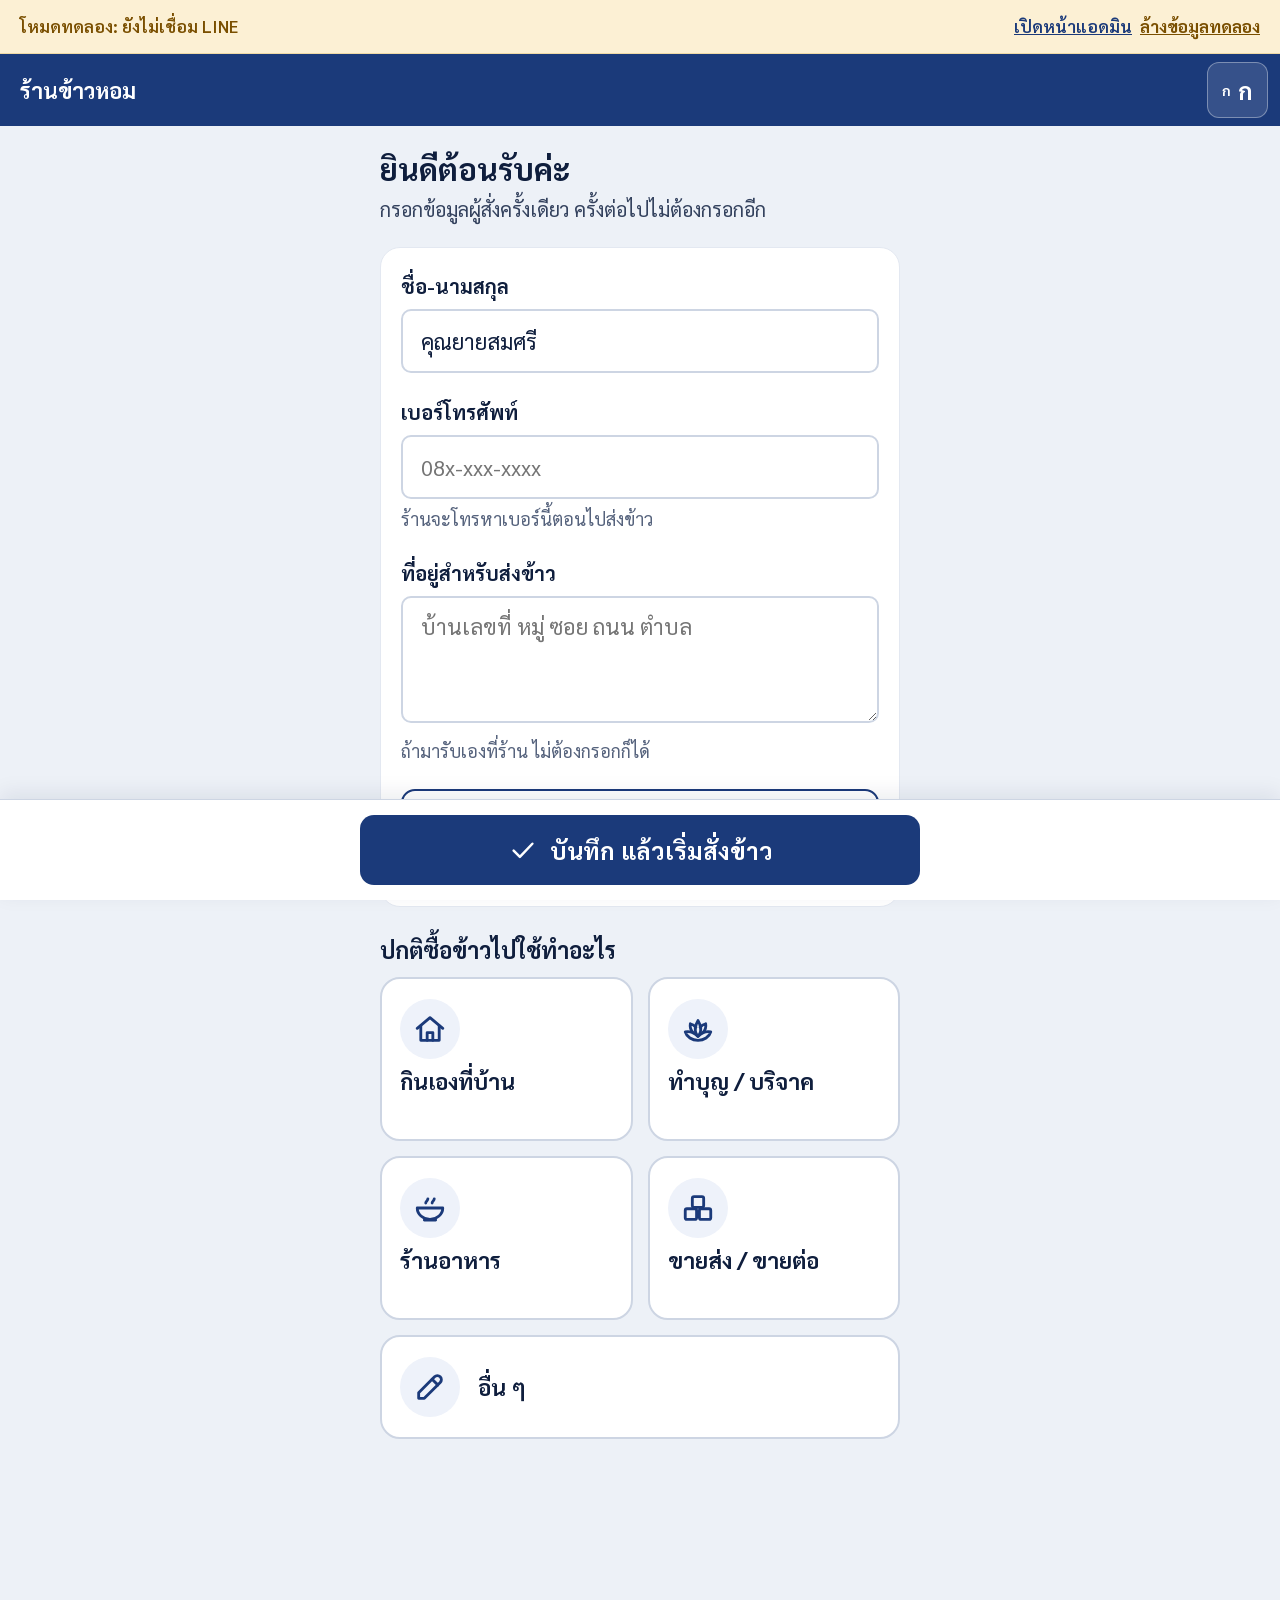
==== web/index.html @ c6be756b "ระบบสั่งข้าวสารผ่าน LINE OA: หน้าลูกค้า LIFF, หน้าแอดมิน, Apps Script backend Co-Authored-By: Claude" ====
<!doctype html>
<html lang="th" data-size="l">
<head>
  <meta charset="utf-8">
  <meta name="viewport" content="width=device-width, initial-scale=1, viewport-fit=cover">
  <meta name="theme-color" content="#1B3A7A">
  <meta name="format-detection" content="telephone=no">
  <title>สั่งข้าวสาร</title>
  <link rel="icon" href="assets/icon.svg" type="image/svg+xml">
  <link rel="preload" href="fonts/sarabun-thai-400-normal.woff2" as="font" type="font/woff2" crossorigin>
  <link rel="preload" href="fonts/sarabun-thai-700-normal.woff2" as="font" type="font/woff2" crossorigin>
  <link rel="stylesheet" href="css/base.css">
  <link rel="stylesheet" href="css/app.css">
</head>
<body>
  <div id="app" class="app"></div>
  <noscript><p style="padding:2rem;font-size:1.2rem">กรุณาเปิดหน้านี้ผ่านแอป LINE</p></noscript>

  <script src="config.js"></script>
  <script src="js/vendor/qrcode.js"></script>
  <script src="js/core.js"></script>
  <script src="js/demo.js"></script>
  <script src="js/app.js"></script>
</body>
</html>
---- web/css/base.css ----
/* base.css — โทนสี ตัวอักษร และส่วนประกอบที่ใช้ร่วมกัน (ลูกค้า + แอดมิน)
 * แนวคิด: คราม (ผ้าย้อมครามอีสาน ถิ่นข้าวหอมมะลิ) + ทองรวงข้าว บนพื้นขาวอมฟ้า
 * ตัวอักษร Sarabun แบบมีหัว — อ่านง่ายสำหรับผู้สูงวัย คุ้นตาจากหนังสือราชการ
 */
@font-face { font-family: 'Sarabun'; font-style: normal; font-weight: 400; font-display: swap; src: url(../fonts/sarabun-thai-400-normal.woff2) format('woff2'); unicode-range: U+02D7, U+0303, U+0331, U+0E01-0E5B, U+200C-200D, U+25CC; }
@font-face { font-family: 'Sarabun'; font-style: normal; font-weight: 600; font-display: swap; src: url(../fonts/sarabun-thai-600-normal.woff2) format('woff2'); unicode-range: U+02D7, U+0303, U+0331, U+0E01-0E5B, U+200C-200D, U+25CC; }
@font-face { font-family: 'Sarabun'; font-style: normal; font-weight: 700; font-display: swap; src: url(../fonts/sarabun-thai-700-normal.woff2) format('woff2'); unicode-range: U+02D7, U+0303, U+0331, U+0E01-0E5B, U+200C-200D, U+25CC; }
@font-face { font-family: 'Sarabun'; font-style: normal; font-weight: 400; font-display: swap; src: url(../fonts/sarabun-latin-400-normal.woff2) format('woff2'); unicode-range: U+0000-00FF, U+0131, U+0152-0153, U+02BB-02BC, U+02C6, U+02DA, U+02DC, U+2000-206F, U+20AC, U+2122, U+2191, U+2193, U+2212, U+2215, U+FEFF, U+FFFD; }
@font-face { font-family: 'Sarabun'; font-style: normal; font-weight: 600; font-display: swap; src: url(../fonts/sarabun-latin-600-normal.woff2) format('woff2'); unicode-range: U+0000-00FF, U+0131, U+0152-0153, U+02BB-02BC, U+02C6, U+02DA, U+02DC, U+2000-206F, U+20AC, U+2122, U+2191, U+2193, U+2212, U+2215, U+FEFF, U+FFFD; }
@font-face { font-family: 'Sarabun'; font-style: normal; font-weight: 700; font-display: swap; src: url(../fonts/sarabun-latin-700-normal.woff2) format('woff2'); unicode-range: U+0000-00FF, U+0131, U+0152-0153, U+02BB-02BC, U+02C6, U+02DA, U+02DC, U+2000-206F, U+20AC, U+2122, U+2191, U+2193, U+2212, U+2215, U+FEFF, U+FFFD; }

:root {
  --indigo: #1B3A7A;
  --indigo-800: #132B5C;
  --indigo-100: #DCE4F3;
  --indigo-50: #EEF2FA;
  --ink: #0F1E3D;
  --ink-2: #34425E;
  --ink-3: #56637D;
  --gold: #E3A72F;
  --gold-100: #FCF0D4;
  --gold-700: #7A4F00;
  --page: #EDF1F7;
  --surface: #FFFFFF;
  --line: #CDD5E3;
  --line-soft: #E3E8F1;
  --green: #13703F;
  --green-50: #E2F2E8;
  --red: #B3261E;
  --red-50: #FBE8E6;
  --r-lg: 20px;
  --r: 14px;
  --r-sm: 10px;
  --font: 'Sarabun', 'Noto Sans Thai Looped', 'Leelawadee UI', 'Thonburi', Tahoma, sans-serif;
  color-scheme: light;
}

*, *::before, *::after { box-sizing: border-box; }
html { -webkit-text-size-adjust: 100%; text-size-adjust: 100%; }
body {
  margin: 0;
  font-family: var(--font);
  font-size: 1rem;
  line-height: 1.6;
  color: var(--ink);
  background: var(--page);
  -webkit-font-smoothing: antialiased;
  -webkit-tap-highlight-color: transparent;
}
h1, h2, h3 { line-height: 1.3; margin: 0; }
p { margin: 0; }
img { max-width: 100%; display: block; }
a { color: var(--indigo); }
button, input, textarea, select { font: inherit; color: inherit; }
button { cursor: pointer; }
:focus-visible { outline: 3px solid var(--gold); outline-offset: 2px; }
.sr-only { position: absolute; width: 1px; height: 1px; overflow: hidden; clip: rect(0 0 0 0); white-space: nowrap; }
.muted { color: var(--ink-3); }
.ic { width: 1.25em; height: 1.25em; flex: none; vertical-align: -0.22em; }

/* ---------- ปุ่ม ---------- */
.btn {
  display: inline-flex; align-items: center; justify-content: center; gap: .5em;
  min-height: 3rem; padding: .4rem 1.2rem;
  border: 2px solid transparent; border-radius: var(--r);
  font-weight: 700; font-size: 1.05rem; line-height: 1.25; text-align: center; text-decoration: none;
  transition: background-color .15s, transform .05s;
  user-select: none;
}
.btn:active { transform: translateY(1px); }
.btn[disabled] { opacity: .45; pointer-events: none; }
.btn-block { display: flex; width: 100%; }
.btn-lg { min-height: 3.5rem; font-size: 1.2rem; }
.btn-primary { background: var(--indigo); color: #fff; }
.btn-primary:hover { background: var(--indigo-800); }
.btn-go { background: var(--green); color: #fff; }
.btn-go:hover { background: #0E5B33; }
.btn-ghost { background: var(--surface); color: var(--indigo); border-color: var(--indigo); }
.btn-ghost:hover { background: var(--indigo-50); }
.btn-quiet { background: transparent; color: var(--indigo); border-color: transparent; text-decoration: underline; text-underline-offset: 3px; }
.btn-danger { background: var(--surface); color: var(--red); border-color: var(--red); }
.btn-danger:hover { background: var(--red-50); }
.btn-gold { background: var(--gold); color: var(--ink); }

/* ---------- ฟอร์ม ---------- */
.field { display: block; margin-bottom: 1.15rem; }
.field-label { display: block; font-weight: 700; margin-bottom: .35rem; }
.field-hint { display: block; color: var(--ink-3); font-size: .9rem; margin-top: .3rem; }
.input, .textarea, .select {
  width: 100%; min-height: 3.2rem; padding: .6rem .9rem;
  background: var(--surface); border: 2px solid var(--line); border-radius: var(--r-sm);
  font-size: 1.1rem;
}
.textarea { min-height: 6rem; resize: vertical; line-height: 1.5; }
.input:focus, .textarea:focus, .select:focus { border-color: var(--indigo); outline: none; box-shadow: 0 0 0 3px var(--indigo-100); }
.input.is-invalid, .textarea.is-invalid { border-color: var(--red); }
.field-error { display: block; color: var(--red); font-weight: 600; margin-top: .3rem; }

/* ---------- ป้ายสถานะ ---------- */
.pill {
  display: inline-flex; align-items: center; gap: .35em;
  padding: .12em .7em; border-radius: 999px; font-weight: 700; font-size: .9rem; white-space: nowrap;
  border: 1.5px solid currentColor;
}
.tone-gold { color: var(--gold-700); background: var(--gold-100); }
.tone-blue { color: var(--indigo); background: var(--indigo-50); }
.tone-green { color: var(--green); background: var(--green-50); }
.tone-red { color: var(--red); background: var(--red-50); }
.tone-done { color: var(--ink-3); background: #F1F3F7; }

/* ---------- toast ---------- */
.toast {
  position: fixed; left: 50%; top: calc(env(safe-area-inset-top, 0px) + .75rem); z-index: 90;
  transform: translate(-50%, -150%); opacity: 0;
  display: flex; align-items: center; gap: .6rem;
  width: max-content; max-width: calc(100% - 2rem);
  padding: .8rem 1.1rem; border-radius: var(--r);
  background: var(--ink); color: #fff; font-weight: 600; font-size: 1.05rem;
  box-shadow: 0 10px 30px rgba(15, 30, 61, .25);
  transition: transform .25s ease, opacity .25s ease;
}
.toast.show { transform: translate(-50%, 0); opacity: 1; }
.toast-ok { background: var(--green); }
.toast-err { background: var(--red); }

/* ---------- modal (แผ่นเลื่อนขึ้นจากด้านล่างบนมือถือ) ---------- */
.modal-wrap {
  position: fixed; inset: 0; z-index: 80;
  display: flex; align-items: flex-end; justify-content: center;
  background: rgba(15, 30, 61, .5); opacity: 0; transition: opacity .18s;
}
.modal-wrap.show { opacity: 1; }
.modal {
  width: 100%; max-width: 520px; max-height: 92vh; overflow: auto;
  background: var(--surface); border-radius: var(--r-lg) var(--r-lg) 0 0;
  padding: 1.5rem 1.25rem calc(1.25rem + env(safe-area-inset-bottom, 0px));
  transform: translateY(24px); transition: transform .2s ease;
}
.modal-wrap.show .modal { transform: none; }
.modal-title { font-size: 1.35rem; margin-bottom: .6rem; }
.modal-body { margin-bottom: 1.2rem; font-size: 1.05rem; }
.modal-body p + p { margin-top: .6rem; }
.modal-actions { display: grid; gap: .65rem; }
@media (min-width: 640px) {
  .modal-wrap { align-items: center; }
  .modal { border-radius: var(--r-lg); }
}

/* ---------- กำลังโหลด ---------- */
.busy {
  position: fixed; inset: 0; z-index: 85; display: none;
  align-items: center; justify-content: center; background: rgba(237, 241, 247, .82);
}
.busy.show { display: flex; }
.busy-box {
  display: flex; align-items: center; gap: .8rem;
  padding: 1.1rem 1.5rem; border-radius: var(--r); background: var(--surface);
  font-weight: 700; font-size: 1.1rem; box-shadow: 0 10px 30px rgba(15, 30, 61, .15);
}
.spinner {
  width: 1.6rem; height: 1.6rem; border-radius: 50%;
  border: 3px solid var(--indigo-100); border-top-color: var(--indigo);
  animation: spin .8s linear infinite;
}
@keyframes spin { to { transform: rotate(360deg); } }

.demo-banner {
  display: flex; align-items: center; justify-content: space-between; gap: .75rem; flex-wrap: wrap;
  padding: .45rem 1rem; background: var(--gold-100); color: var(--gold-700);
  font-size: .85rem; font-weight: 600; border-bottom: 1px solid #EED9A6;
}
.demo-banner button { background: none; border: 0; color: inherit; text-decoration: underline; font-weight: 700; padding: .2rem 0; }

@media (prefers-reduced-motion: reduce) {
  *, *::before, *::after { transition: none !important; animation-duration: .01ms !important; }
}
---- web/css/app.css ----
/* app.css — หน้าลูกค้า (ออกแบบให้ผู้สูงวัยกดง่าย อ่านง่าย)
 * ขนาดตัวอักษรปรับได้ 3 ระดับ ผ่าน html[data-size]
 */
html { font-size: 20px; }
html[data-size="m"] { font-size: 18px; }
html[data-size="xl"] { font-size: 23px; }

.app { min-height: 100vh; display: flex; flex-direction: column; }

/* ---------- แถบด้านบน ---------- */
.topbar {
  position: sticky; top: 0; z-index: 20;
  display: flex; align-items: center; gap: .5rem;
  min-height: 3.6rem; padding: .35rem .6rem;
  padding-top: calc(.35rem + env(safe-area-inset-top, 0px));
  background: var(--indigo); color: #fff;
}
.topbar-title { flex: 1; font-weight: 700; font-size: 1.1rem; padding: 0 .4rem; overflow: hidden; text-overflow: ellipsis; white-space: nowrap; }
.topbar-btn {
  display: inline-flex; align-items: center; gap: .3rem;
  min-height: 2.8rem; padding: .2rem .7rem;
  background: rgba(255, 255, 255, .12); color: #fff;
  border: 1.5px solid rgba(255, 255, 255, .35); border-radius: 12px;
  font-weight: 700; font-size: .95rem;
}
.topbar-btn:hover { background: rgba(255, 255, 255, .2); }
.size-btn { font-size: 1rem; letter-spacing: .02em; }
.size-btn small { font-size: .7em; }
.size-btn b { font-size: 1.2em; }

.page { flex: 1; width: 100%; max-width: 560px; margin: 0 auto; padding: 1.1rem 1rem 2rem; }
.page.has-bar { padding-bottom: 9.5rem; }

/* ---------- หัวขั้นตอน ---------- */
.step-head { margin-bottom: 1.1rem; }
.step-count { font-weight: 700; color: var(--indigo); font-size: .95rem; }
.progress { display: grid; grid-template-columns: repeat(4, 1fr); gap: .35rem; margin: .4rem 0 .9rem; }
.progress span { height: .45rem; border-radius: 999px; background: var(--indigo-100); }
.progress span.on { background: var(--indigo); }
.page-title { font-size: 1.55rem; font-weight: 700; }
.page-lead { color: var(--ink-2); margin-top: .25rem; }

/* ---------- หน้าแรก ---------- */
.hello { margin: .4rem 0 1.1rem; }
.hello small { display: block; color: var(--ink-3); font-size: 1rem; }
.hello strong { display: block; font-size: 1.6rem; line-height: 1.3; }

.order-cta {
  display: grid; grid-template-columns: auto 1fr; align-items: center; gap: 1rem;
  width: 100%; padding: 1.3rem 1.1rem; margin-bottom: 1rem;
  background: var(--indigo); color: #fff; text-align: left;
  border: 0; border-radius: var(--r-lg);
  box-shadow: 0 8px 22px rgba(27, 58, 122, .28);
}
.order-cta:hover { background: var(--indigo-800); }
.order-cta .badge-ic {
  display: grid; place-items: center; width: 3.7rem; height: 3.7rem; border-radius: 50%;
  background: var(--gold); color: var(--ink);
}
.order-cta .badge-ic .ic { width: 2.3rem; height: 2.3rem; }
.order-cta strong { display: block; font-size: 1.55rem; line-height: 1.2; white-space: nowrap; }
.order-cta .cta-sub { display: block; opacity: .92; font-size: .95rem; margin-top: .15rem; }


.alert-card {
  display: grid; grid-template-columns: auto 1fr; gap: .2rem .8rem; align-items: center;
  width: 100%; padding: 1rem 1.1rem; margin-bottom: 1rem; text-align: left;
  background: var(--gold-100); color: var(--ink);
  border: 2px solid var(--gold); border-radius: var(--r-lg);
}
.alert-card .ic { grid-row: span 2; width: 2rem; height: 2rem; color: var(--gold-700); }
.alert-card strong { font-size: 1.1rem; }
.alert-card .ac-text { display: block; }
.alert-card .ac-sub { color: var(--ink-2); font-size: .95rem; }

.menu { background: var(--surface); border-radius: var(--r-lg); overflow: hidden; margin-bottom: 1.2rem; border: 1px solid var(--line-soft); }
.menu-item {
  display: grid; grid-template-columns: auto 1fr auto; align-items: center; gap: .9rem;
  width: 100%; min-height: 4.4rem; padding: .7rem 1rem;
  background: none; border: 0; border-bottom: 1px solid var(--line-soft);
  text-align: left; text-decoration: none; color: var(--ink);
}
.menu-item:last-child { border-bottom: 0; }
.menu-item:hover { background: var(--indigo-50); }
.menu-item .mi-ic { display: grid; place-items: center; width: 2.8rem; height: 2.8rem; border-radius: 50%; background: var(--indigo-50); color: var(--indigo); }
.menu-item .mi-ic .ic { width: 1.5rem; height: 1.5rem; }
.menu-item strong { display: block; font-size: 1.12rem; }
.menu-item .mi-sub { display: block; color: var(--ink-3); font-size: .9rem; line-height: 1.4; }
.menu-item > .ic { color: var(--ink-3); }
.count-badge { display: inline-grid; place-items: center; min-width: 1.7rem; height: 1.7rem; padding: 0 .45rem; border-radius: 999px; background: var(--red); color: #fff; font-weight: 700; font-size: .9rem; }
.menu-item.call .mi-ic { background: var(--green-50); color: var(--green); }
.menu-item.call strong { color: var(--green); }

.how { padding: 0 .2rem; }
.how h2 { font-size: 1.1rem; margin-bottom: .6rem; color: var(--ink-2); }
.how ol { list-style: none; margin: 0; padding: 0; display: grid; gap: .55rem; }
.how li { display: grid; grid-template-columns: 2.2rem 1fr; gap: .7rem; align-items: center; }
.how li b { display: grid; place-items: center; width: 2.2rem; height: 2.2rem; border-radius: 50%; border: 2px solid var(--gold); color: var(--gold-700); background: var(--gold-100); }

/* ---------- รายการข้าว ---------- */
.prod-list { background: var(--surface); border-radius: var(--r-lg); overflow: hidden; border: 1px solid var(--line-soft); }
.prod {
  display: grid; grid-template-columns: 5.2rem 1fr; gap: .4rem .9rem;
  padding: 1rem; border-bottom: 1px solid var(--line-soft);
  border-left: 6px solid transparent;
}
.prod:last-child { border-bottom: 0; }
.prod.is-on { background: var(--gold-100); border-left-color: var(--gold); }
.prod-img { width: 5.2rem; height: 5.2rem; object-fit: cover; border-radius: 12px; background: #F5F2EA; }
.prod-name { font-size: 1.2rem; font-weight: 700; line-height: 1.3; }
.prod-detail { color: var(--ink-2); font-size: .95rem; line-height: 1.4; }
.prod-size { color: var(--indigo); font-weight: 700; font-size: .95rem; margin-top: .15rem; }
.prod-qty { grid-column: 1 / -1; margin-top: .45rem; }

.stepper {
  display: grid; grid-template-columns: 3.5rem 1fr 3.5rem;
  height: 3.5rem; border: 2px solid var(--indigo); border-radius: var(--r); overflow: hidden; background: var(--surface);
}
.stepper button { border: 0; display: grid; place-items: center; }
.stepper .st-minus { background: var(--surface); color: var(--indigo); border-right: 2px solid var(--indigo); }
.stepper .st-plus { background: var(--indigo); color: #fff; }
.stepper .st-minus .ic, .stepper .st-plus .ic { width: 1.6rem; height: 1.6rem; stroke-width: 2.6; }
.stepper .st-qty { display: flex; align-items: baseline; justify-content: center; gap: .3em; background: var(--surface); font-weight: 700; font-size: 1.25rem; }
.stepper .st-qty small { font-weight: 600; font-size: .8em; color: var(--ink-2); }

/* ---------- แถบปุ่มล่าง ---------- */
.actionbar {
  position: fixed; left: 0; right: 0; bottom: 0; z-index: 15;
  background: var(--surface); border-top: 1px solid var(--line);
  box-shadow: 0 -6px 20px rgba(15, 30, 61, .08);
  padding: .75rem 1rem calc(.75rem + env(safe-area-inset-bottom, 0px));
}
.actionbar-in { max-width: 560px; margin: 0 auto; }
.actionbar-sum { display: flex; justify-content: space-between; align-items: baseline; gap: .5rem; margin-bottom: .55rem; font-weight: 600; }
.actionbar-sum b { font-size: 1.15rem; color: var(--indigo); }

/* ---------- ช่องเลือกใหญ่ ---------- */
.tiles { display: grid; grid-template-columns: 1fr 1fr; gap: .75rem; }
.tiles.one { grid-template-columns: 1fr; }
.tile {
  position: relative; display: flex; flex-direction: column; align-items: flex-start; gap: .35rem;
  min-height: 8.2rem; padding: 1rem .9rem; text-align: left;
  background: var(--surface); color: var(--ink);
  border: 2px solid var(--line); border-radius: var(--r-lg);
}
.tiles.one .tile { min-height: 0; flex-direction: row; align-items: center; gap: .9rem; padding: 1rem 1.1rem; }
.tile:hover { border-color: var(--indigo); }
.tile.wide { grid-column: 1 / -1; min-height: 0; flex-direction: row; align-items: center; gap: .9rem; }
.tile .t-ic { display: grid; place-items: center; width: 3rem; height: 3rem; border-radius: 50%; background: var(--indigo-50); color: var(--indigo); flex: none; }
.tile .t-ic .ic { width: 1.7rem; height: 1.7rem; }
.tile strong { font-size: 1.12rem; line-height: 1.3; }
.tile .t-sub { display: block; color: var(--ink-3); font-size: .9rem; line-height: 1.35; }
.tile[aria-pressed="true"] { border-color: var(--indigo); background: var(--indigo-50); box-shadow: inset 0 0 0 2px var(--indigo); }
.tile[aria-pressed="true"] .t-ic { background: var(--indigo); color: #fff; }
.tile .t-check {
  position: absolute; top: .55rem; right: .55rem; display: none; place-items: center;
  width: 1.8rem; height: 1.8rem; border-radius: 50%; background: var(--gold); color: var(--ink);
}
.tile[aria-pressed="true"] .t-check { display: grid; }
.tile .t-check .ic { width: 1.1rem; height: 1.1rem; stroke-width: 3; }

.section { margin-top: 1.4rem; }
.section-title { font-size: 1.15rem; font-weight: 700; margin-bottom: .6rem; }
.panel { background: var(--surface); border-radius: var(--r-lg); padding: 1.1rem 1rem; border: 1px solid var(--line-soft); }
.panel + .panel { margin-top: .9rem; }

.chips { display: flex; flex-wrap: wrap; gap: .5rem; }
.chip {
  min-height: 3rem; padding: .3rem 1.1rem; border-radius: 999px;
  background: var(--surface); border: 2px solid var(--line); font-weight: 700;
}
.chip[aria-pressed="true"] { background: var(--indigo); border-color: var(--indigo); color: #fff; }

.loc-btn { margin-top: .2rem; }
.loc-ok { display: flex; align-items: center; gap: .5rem; margin-top: .5rem; color: var(--green); font-weight: 700; }
.loc-ok a { font-weight: 600; }

/* ---------- ใบสั่งข้าว / ใบแจ้งราคา (บิลกระดาษร้านข้าว) ---------- */
.bill {
  position: relative; background: var(--surface);
  padding: 1.6rem 1.15rem 1.5rem; margin: .4rem 0 1rem;
  box-shadow: 0 1px 2px rgba(15, 30, 61, .06);
}
.bill::before, .bill::after {
  content: ''; position: absolute; left: 0; right: 0; height: 10px;
  background: radial-gradient(circle at 8px 0, var(--page) 6px, transparent 6.6px) 0 0 / 16px 10px repeat-x;
}
.bill::before { top: 0; }
.bill::after { bottom: 0; transform: scaleY(-1); }
.bill-head { text-align: center; padding-bottom: .8rem; border-bottom: 2px dashed var(--line); }
.bill-shop { font-weight: 700; color: var(--ink-3); font-size: .9rem; }
.bill-title { font-size: 1.4rem; font-weight: 700; color: var(--indigo); }
.bill-meta { color: var(--ink-3); font-size: .9rem; }
.bill-items { list-style: none; margin: 0; padding: .7rem 0; border-bottom: 2px dashed var(--line); }
.bill-items li { display: grid; grid-template-columns: 1fr auto; gap: .1rem 1rem; padding: .45rem 0; }
.bill-items .bi-name { font-weight: 700; font-size: 1.08rem; }
.bill-items .bi-sub { grid-column: 1; color: var(--ink-2); font-size: .95rem; }
.bill-items .bi-amt { grid-row: 1 / span 2; grid-column: 2; align-self: center; font-weight: 700; font-size: 1.08rem; text-align: right; }
.bill-rows { padding: .6rem 0; }
.bill-row { display: flex; justify-content: space-between; gap: 1rem; padding: .15rem 0; }
.bill-row.minus b { color: var(--green); }
.bill-total { display: flex; justify-content: space-between; align-items: baseline; gap: 1rem; padding-top: .7rem; border-top: 2px solid var(--ink); }
.bill-total span { font-weight: 700; font-size: 1.1rem; }
.bill-total b { font-size: 2rem; color: var(--indigo); line-height: 1.1; }
.bill-note { margin-top: .8rem; padding: .7rem .8rem; background: var(--indigo-50); border-radius: var(--r-sm); color: var(--ink-2); }
.bill-wait { padding-top: .8rem; color: var(--ink-2); }
.bill-info { padding: .7rem 0 0; display: grid; gap: .45rem; }
.bill-info div { display: grid; grid-template-columns: 6.2rem 1fr; gap: .6rem; }
.bill-info dt, .bill-info dd { margin: 0; }
.bill-info dt { color: var(--ink-3); }
.bill-info dd { font-weight: 600; }
.bill-info a.edit { font-weight: 600; font-size: .95rem; }

.stamp {
  position: relative; display: inline-block; margin-top: .55rem;
  padding: .15rem .7rem; transform: rotate(-4deg);
  border: 3px double currentColor; border-radius: 8px;
  font-weight: 700; font-size: .95rem; line-height: 1.3; letter-spacing: .02em;
  background: rgba(255, 255, 255, .7); opacity: .9;
}
.stamp.tone-gold { color: var(--gold-700); }
.stamp.tone-blue { color: var(--indigo); }
.stamp.tone-green { color: var(--green); }
.stamp.tone-red { color: var(--red); }

/* ---------- สถานะ / ไทม์ไลน์ ---------- */
.status-box { display: grid; grid-template-columns: auto 1fr; gap: .2rem .9rem; align-items: center; padding: 1rem 1.1rem; border-radius: var(--r-lg); border: 2px solid currentColor; margin-bottom: 1rem; }
.status-box .ic { grid-row: span 2; width: 2.3rem; height: 2.3rem; }
.status-box strong { font-size: 1.25rem; }
.status-box span { color: var(--ink); }

.timeline { list-style: none; margin: 0 0 1rem; padding: 0 .2rem; }
.timeline li { position: relative; display: grid; grid-template-columns: 2rem 1fr; gap: .8rem; padding-bottom: .9rem; }
.timeline li::before { content: ''; position: absolute; left: calc(1rem - 1.5px); top: 2rem; bottom: 0; width: 3px; background: var(--line); }
.timeline li:last-child::before { display: none; }
.timeline li.done::before { background: var(--green); }
.timeline .dot { display: grid; place-items: center; width: 2rem; height: 2rem; border-radius: 50%; background: var(--surface); border: 3px solid var(--line); color: var(--ink-3); font-weight: 700; font-size: .85rem; position: relative; }
.timeline li.done .dot { background: var(--green); border-color: var(--green); color: #fff; }
.timeline li.now .dot { border-color: var(--gold); background: var(--gold-100); color: var(--gold-700); box-shadow: 0 0 0 4px rgba(227, 167, 47, .25); }
.timeline .dot .ic { width: 1.1rem; height: 1.1rem; stroke-width: 3; }
.timeline .tl-text { padding-top: .1rem; }
.timeline .tl-text strong { display: block; }
.timeline li:not(.done):not(.now) .tl-text strong { color: var(--ink-3); font-weight: 600; }
.timeline .tl-text span { color: var(--ink-3); font-size: .9rem; }

/* ---------- จ่ายเงิน ---------- */
.qr-card { text-align: center; }
.qr-card .qr-amt { font-size: 2rem; font-weight: 700; color: var(--indigo); line-height: 1.2; }
.qr-card img { width: 15rem; max-width: 100%; height: auto; margin: .6rem auto; image-rendering: pixelated; border: 6px solid #fff; outline: 2px solid var(--line); border-radius: 8px; }
.qr-card .pp-logo { display: inline-block; padding: .1rem .6rem; border-radius: 6px; background: #113566; color: #fff; font-weight: 700; font-size: .85rem; }
.qr-help { text-align: left; margin-top: .7rem; padding: .7rem .9rem; background: var(--indigo-50); border-radius: var(--r-sm); font-size: .95rem; }
.qr-help ol { margin: .2rem 0 0; padding-left: 1.3rem; }

.file-btn { position: relative; overflow: hidden; }
.file-btn input { position: absolute; inset: 0; opacity: 0; cursor: pointer; font-size: 0; }

/* ---------- รายการคำสั่งซื้อ ---------- */
.order-list { display: grid; gap: .8rem; }
.order-card {
  display: block; width: 100%; padding: 1rem 1.05rem; text-align: left;
  background: var(--surface); color: var(--ink); text-decoration: none;
  border: 1px solid var(--line-soft); border-left: 6px solid var(--line); border-radius: var(--r);
}
.order-card.tone-gold-b { border-left-color: var(--gold); }
.order-card.tone-blue-b { border-left-color: var(--indigo); }
.order-card.tone-green-b { border-left-color: var(--green); }
.order-card.tone-red-b { border-left-color: var(--red); }
.order-card .oc-top { display: flex; justify-content: space-between; gap: .5rem; align-items: center; flex-wrap: wrap; }
.order-card .oc-id { font-weight: 700; }
.order-card .oc-items { margin: .35rem 0; color: var(--ink-2); line-height: 1.45; }
.order-card .oc-next { font-weight: 600; color: var(--indigo); display: flex; align-items: center; gap: .4rem; }
.order-card .oc-total { font-weight: 700; }

/* ---------- เสร็จสิ้น ---------- */
.done-hero { text-align: center; padding: 1.5rem .5rem 1rem; }
.done-hero .big-check { display: grid; place-items: center; width: 6rem; height: 6rem; margin: 0 auto 1rem; border-radius: 50%; background: var(--green); color: #fff; animation: pop .45s cubic-bezier(.2, 1.4, .4, 1) both; }
.done-hero .big-check .ic { width: 3.4rem; height: 3.4rem; stroke-width: 2.6; }
.done-hero h1 { font-size: 1.7rem; }
.done-hero .order-no { display: inline-block; margin: .6rem 0; padding: .3rem 1rem; border-radius: var(--r-sm); background: var(--surface); border: 2px dashed var(--line); font-weight: 700; font-size: 1.3rem; letter-spacing: .03em; }
.done-hero p { color: var(--ink-2); font-size: 1.1rem; }
@keyframes pop { from { transform: scale(.4); opacity: 0; } to { transform: none; opacity: 1; } }

.stack { display: grid; gap: .7rem; }
.empty { text-align: center; padding: 2rem 1rem; color: var(--ink-2); }
.empty .ic { width: 3rem; height: 3rem; color: var(--ink-3); margin-bottom: .5rem; }

.splash { min-height: 100vh; display: grid; place-items: center; text-align: center; padding: 2rem; }
.splash .spinner { margin: 0 auto 1rem; width: 2.6rem; height: 2.6rem; border-width: 4px; }
.splash h1 { font-size: 1.3rem; }

.order-cta .cta-text { display: block; }
.menu-item .mi-text { display: block; }
.tile .t-text { display: block; }
.tile .t-text strong { display: block; }
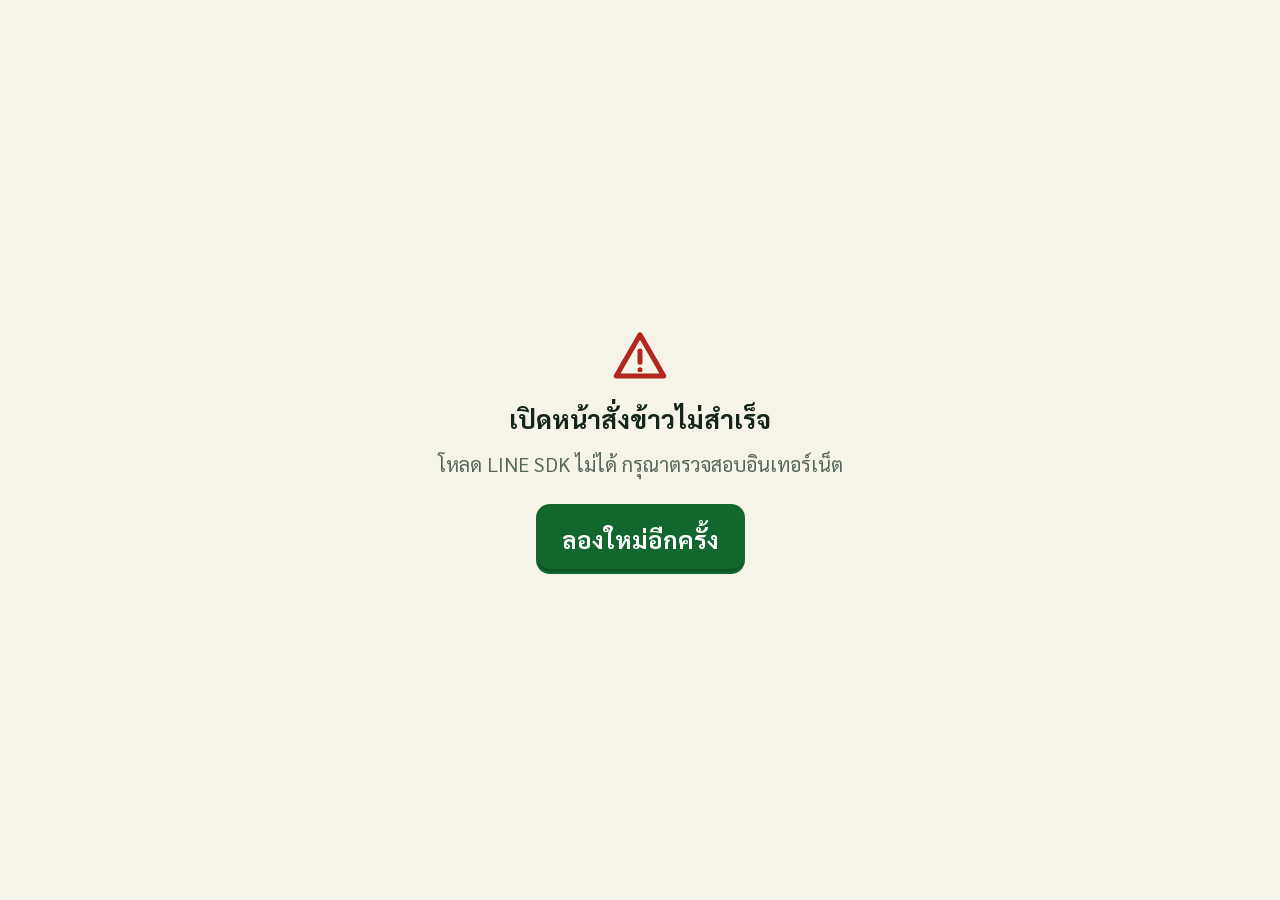
==== commit fb2404b7: "ใช้ชื่อ หจก.บุญมีหาดใหญ่ โลโก้ และสีเขียว-ทอง" ====
--- a/web/index.html
+++ b/web/index.html
@@ -3,10 +3,11 @@
 <head>
   <meta charset="utf-8">
   <meta name="viewport" content="width=device-width, initial-scale=1, viewport-fit=cover">
-  <meta name="theme-color" content="#1B3A7A">
+  <meta name="theme-color" content="#12672F">
   <meta name="format-detection" content="telephone=no">
-  <title>สั่งข้าวสาร</title>
-  <link rel="icon" href="assets/icon.svg" type="image/svg+xml">
+  <title>สั่งข้าว — หจก.บุญมีหาดใหญ่</title>
+  <link rel="icon" href="assets/logo-96.png" type="image/png">
+  <link rel="apple-touch-icon" href="assets/logo.png">
   <link rel="preload" href="fonts/sarabun-thai-400-normal.woff2" as="font" type="font/woff2" crossorigin>
   <link rel="preload" href="fonts/sarabun-thai-700-normal.woff2" as="font" type="font/woff2" crossorigin>
   <link rel="stylesheet" href="css/base.css">
--- a/web/css/base.css
+++ b/web/css/base.css
@@ -1,5 +1,5 @@
 /* base.css — โทนสี ตัวอักษร และส่วนประกอบที่ใช้ร่วมกัน (ลูกค้า + แอดมิน)
- * แนวคิด: คราม (ผ้าย้อมครามอีสาน ถิ่นข้าวหอมมะลิ) + ทองรวงข้าว บนพื้นขาวอมฟ้า
+ * แนวคิด: เขียว-ทอง ตามโลโก้ หจก.บุญมีหาดใหญ่ บนพื้นครีมสีข้าวสาร
  * ตัวอักษร Sarabun แบบมีหัว — อ่านง่ายสำหรับผู้สูงวัย คุ้นตาจากหนังสือราชการ
  */
 @font-face { font-family: 'Sarabun'; font-style: normal; font-weight: 400; font-display: swap; src: url(../fonts/sarabun-thai-400-normal.woff2) format('woff2'); unicode-range: U+02D7, U+0303, U+0331, U+0E01-0E5B, U+200C-200D, U+25CC; }
@@ -10,22 +10,25 @@
 @font-face { font-family: 'Sarabun'; font-style: normal; font-weight: 700; font-display: swap; src: url(../fonts/sarabun-latin-700-normal.woff2) format('woff2'); unicode-range: U+0000-00FF, U+0131, U+0152-0153, U+02BB-02BC, U+02C6, U+02DA, U+02DC, U+2000-206F, U+20AC, U+2122, U+2191, U+2193, U+2212, U+2215, U+FEFF, U+FFFD; }
 
 :root {
-  --indigo: #1B3A7A;
-  --indigo-800: #132B5C;
-  --indigo-100: #DCE4F3;
-  --indigo-50: #EEF2FA;
-  --ink: #0F1E3D;
-  --ink-2: #34425E;
-  --ink-3: #56637D;
-  --gold: #E3A72F;
-  --gold-100: #FCF0D4;
-  --gold-700: #7A4F00;
-  --page: #EDF1F7;
+  --brand: #12672F;
+  --brand-800: #0B4A21;
+  --brand-100: #D4EAD9;
+  --brand-50: #EDF6EF;
+  --ink: #142519;
+  --ink-2: #34483A;
+  --ink-3: #56685A;
+  --gold: #D9A521;
+  --gold-light: #F3D46E;
+  --gold-100: #FBF1D3;
+  --gold-700: #765000;
+  --info: #1F5C87;
+  --info-50: #E6EFF6;
+  --page: #F6F3E8;
   --surface: #FFFFFF;
-  --line: #CDD5E3;
-  --line-soft: #E3E8F1;
-  --green: #13703F;
-  --green-50: #E2F2E8;
+  --line: #D9D2BC;
+  --line-soft: #EBE6D6;
+  --green: #17803D;
+  --green-50: #E1F2E6;
   --red: #B3261E;
   --red-50: #FBE8E6;
   --r-lg: 20px;
@@ -50,7 +53,7 @@
 h1, h2, h3 { line-height: 1.3; margin: 0; }
 p { margin: 0; }
 img { max-width: 100%; display: block; }
-a { color: var(--indigo); }
+a { color: var(--brand); }
 button, input, textarea, select { font: inherit; color: inherit; }
 button { cursor: pointer; }
 :focus-visible { outline: 3px solid var(--gold); outline-offset: 2px; }
@@ -71,16 +74,16 @@
 .btn[disabled] { opacity: .45; pointer-events: none; }
 .btn-block { display: flex; width: 100%; }
 .btn-lg { min-height: 3.5rem; font-size: 1.2rem; }
-.btn-primary { background: var(--indigo); color: #fff; }
-.btn-primary:hover { background: var(--indigo-800); }
-.btn-go { background: var(--green); color: #fff; }
-.btn-go:hover { background: #0E5B33; }
-.btn-ghost { background: var(--surface); color: var(--indigo); border-color: var(--indigo); }
-.btn-ghost:hover { background: var(--indigo-50); }
-.btn-quiet { background: transparent; color: var(--indigo); border-color: transparent; text-decoration: underline; text-underline-offset: 3px; }
+.btn-primary { background: var(--brand); color: #fff; box-shadow: inset 0 -3px 0 rgba(0, 0, 0, .18); }
+.btn-primary:hover { background: var(--brand-800); }
+.btn-go { background: linear-gradient(180deg, #1E8F46, var(--green)); color: #fff; border-color: var(--gold); box-shadow: inset 0 -3px 0 rgba(0, 0, 0, .18); }
+.btn-go:hover { background: var(--brand); }
+.btn-ghost { background: var(--surface); color: var(--brand); border-color: var(--brand); }
+.btn-ghost:hover { background: var(--brand-50); }
+.btn-quiet { background: transparent; color: var(--brand); border-color: transparent; text-decoration: underline; text-underline-offset: 3px; }
 .btn-danger { background: var(--surface); color: var(--red); border-color: var(--red); }
 .btn-danger:hover { background: var(--red-50); }
-.btn-gold { background: var(--gold); color: var(--ink); }
+.btn-gold { background: linear-gradient(180deg, var(--gold-light), var(--gold)); color: var(--ink); }
 
 /* ---------- ฟอร์ม ---------- */
 .field { display: block; margin-bottom: 1.15rem; }
@@ -92,7 +95,7 @@
   font-size: 1.1rem;
 }
 .textarea { min-height: 6rem; resize: vertical; line-height: 1.5; }
-.input:focus, .textarea:focus, .select:focus { border-color: var(--indigo); outline: none; box-shadow: 0 0 0 3px var(--indigo-100); }
+.input:focus, .textarea:focus, .select:focus { border-color: var(--brand); outline: none; box-shadow: 0 0 0 3px var(--brand-100); }
 .input.is-invalid, .textarea.is-invalid { border-color: var(--red); }
 .field-error { display: block; color: var(--red); font-weight: 600; margin-top: .3rem; }
 
@@ -103,10 +106,10 @@
   border: 1.5px solid currentColor;
 }
 .tone-gold { color: var(--gold-700); background: var(--gold-100); }
-.tone-blue { color: var(--indigo); background: var(--indigo-50); }
+.tone-blue { color: var(--info); background: var(--info-50); }
 .tone-green { color: var(--green); background: var(--green-50); }
 .tone-red { color: var(--red); background: var(--red-50); }
-.tone-done { color: var(--ink-3); background: #F1F3F7; }
+.tone-done { color: var(--ink-3); background: #F0EEE6; }
 
 /* ---------- toast ---------- */
 .toast {
@@ -116,7 +119,7 @@
   width: max-content; max-width: calc(100% - 2rem);
   padding: .8rem 1.1rem; border-radius: var(--r);
   background: var(--ink); color: #fff; font-weight: 600; font-size: 1.05rem;
-  box-shadow: 0 10px 30px rgba(15, 30, 61, .25);
+  box-shadow: 0 10px 30px rgba(20, 37, 25, .25);
   transition: transform .25s ease, opacity .25s ease;
 }
 .toast.show { transform: translate(-50%, 0); opacity: 1; }
@@ -127,7 +130,7 @@
 .modal-wrap {
   position: fixed; inset: 0; z-index: 80;
   display: flex; align-items: flex-end; justify-content: center;
-  background: rgba(15, 30, 61, .5); opacity: 0; transition: opacity .18s;
+  background: rgba(20, 37, 25, .5); opacity: 0; transition: opacity .18s;
 }
 .modal-wrap.show { opacity: 1; }
 .modal {
@@ -149,17 +152,17 @@
 /* ---------- กำลังโหลด ---------- */
 .busy {
   position: fixed; inset: 0; z-index: 85; display: none;
-  align-items: center; justify-content: center; background: rgba(237, 241, 247, .82);
+  align-items: center; justify-content: center; background: rgba(246, 243, 232, .85);
 }
 .busy.show { display: flex; }
 .busy-box {
   display: flex; align-items: center; gap: .8rem;
   padding: 1.1rem 1.5rem; border-radius: var(--r); background: var(--surface);
-  font-weight: 700; font-size: 1.1rem; box-shadow: 0 10px 30px rgba(15, 30, 61, .15);
+  font-weight: 700; font-size: 1.1rem; box-shadow: 0 10px 30px rgba(20, 37, 25, .15);
 }
 .spinner {
   width: 1.6rem; height: 1.6rem; border-radius: 50%;
-  border: 3px solid var(--indigo-100); border-top-color: var(--indigo);
+  border: 3px solid var(--brand-100); border-top-color: var(--brand);
   animation: spin .8s linear infinite;
 }
 @keyframes spin { to { transform: rotate(360deg); } }
@@ -167,7 +170,7 @@
 .demo-banner {
   display: flex; align-items: center; justify-content: space-between; gap: .75rem; flex-wrap: wrap;
   padding: .45rem 1rem; background: var(--gold-100); color: var(--gold-700);
-  font-size: .85rem; font-weight: 600; border-bottom: 1px solid #EED9A6;
+  font-size: .85rem; font-weight: 600; border-bottom: 1px solid #EED9A0;
 }
 .demo-banner button { background: none; border: 0; color: inherit; text-decoration: underline; font-weight: 700; padding: .2rem 0; }
 
--- a/web/css/app.css
+++ b/web/css/app.css
@@ -13,8 +13,10 @@
   display: flex; align-items: center; gap: .5rem;
   min-height: 3.6rem; padding: .35rem .6rem;
   padding-top: calc(.35rem + env(safe-area-inset-top, 0px));
-  background: var(--indigo); color: #fff;
-}
+  background: linear-gradient(180deg, #17773A, var(--brand)); color: #fff;
+  border-bottom: 3px solid var(--gold);
+}
+.topbar-logo { width: 2.5rem; height: 2.5rem; flex: none; margin-left: .15rem; }
 .topbar-title { flex: 1; font-weight: 700; font-size: 1.1rem; padding: 0 .4rem; overflow: hidden; text-overflow: ellipsis; white-space: nowrap; }
 .topbar-btn {
   display: inline-flex; align-items: center; gap: .3rem;
@@ -33,14 +35,23 @@
 
 /* ---------- หัวขั้นตอน ---------- */
 .step-head { margin-bottom: 1.1rem; }
-.step-count { font-weight: 700; color: var(--indigo); font-size: .95rem; }
+.step-count { font-weight: 700; color: var(--brand); font-size: .95rem; }
 .progress { display: grid; grid-template-columns: repeat(4, 1fr); gap: .35rem; margin: .4rem 0 .9rem; }
-.progress span { height: .45rem; border-radius: 999px; background: var(--indigo-100); }
-.progress span.on { background: var(--indigo); }
+.progress span { height: .45rem; border-radius: 999px; background: var(--brand-100); }
+.progress span.on { background: var(--brand); }
 .page-title { font-size: 1.55rem; font-weight: 700; }
 .page-lead { color: var(--ink-2); margin-top: .25rem; }
 
 /* ---------- หน้าแรก ---------- */
+/* ป้ายร้านด้านบนหน้าแรก */
+.brand-hero {
+  display: grid; grid-template-columns: auto 1fr; align-items: center; gap: .9rem;
+  margin: -.2rem 0 1rem; padding: .9rem 1rem;
+  background: var(--surface); border: 2px solid var(--gold-100); border-radius: var(--r-lg);
+}
+.brand-hero img { width: 5rem; height: 5rem; }
+.brand-hero strong { display: block; font-size: 1.3rem; line-height: 1.3; color: var(--brand); }
+.brand-hero span { display: block; color: var(--ink-2); font-size: .95rem; line-height: 1.4; }
 .hello { margin: .4rem 0 1.1rem; }
 .hello small { display: block; color: var(--ink-3); font-size: 1rem; }
 .hello strong { display: block; font-size: 1.6rem; line-height: 1.3; }
@@ -48,14 +59,14 @@
 .order-cta {
   display: grid; grid-template-columns: auto 1fr; align-items: center; gap: 1rem;
   width: 100%; padding: 1.3rem 1.1rem; margin-bottom: 1rem;
-  background: var(--indigo); color: #fff; text-align: left;
-  border: 0; border-radius: var(--r-lg);
-  box-shadow: 0 8px 22px rgba(27, 58, 122, .28);
-}
-.order-cta:hover { background: var(--indigo-800); }
+  background: linear-gradient(135deg, #1A7D3E, var(--brand-800)); color: #fff; text-align: left;
+  border: 3px solid var(--gold); border-radius: var(--r-lg);
+  box-shadow: 0 8px 22px rgba(18, 103, 47, .3);
+}
+.order-cta:hover { background: var(--brand-800); }
 .order-cta .badge-ic {
   display: grid; place-items: center; width: 3.7rem; height: 3.7rem; border-radius: 50%;
-  background: var(--gold); color: var(--ink);
+  background: linear-gradient(180deg, var(--gold-light), var(--gold)); color: var(--brand-800);
 }
 .order-cta .badge-ic .ic { width: 2.3rem; height: 2.3rem; }
 .order-cta strong { display: block; font-size: 1.55rem; line-height: 1.2; white-space: nowrap; }
@@ -81,8 +92,8 @@
   text-align: left; text-decoration: none; color: var(--ink);
 }
 .menu-item:last-child { border-bottom: 0; }
-.menu-item:hover { background: var(--indigo-50); }
-.menu-item .mi-ic { display: grid; place-items: center; width: 2.8rem; height: 2.8rem; border-radius: 50%; background: var(--indigo-50); color: var(--indigo); }
+.menu-item:hover { background: var(--brand-50); }
+.menu-item .mi-ic { display: grid; place-items: center; width: 2.8rem; height: 2.8rem; border-radius: 50%; background: var(--brand-50); color: var(--brand); }
 .menu-item .mi-ic .ic { width: 1.5rem; height: 1.5rem; }
 .menu-item strong { display: block; font-size: 1.12rem; }
 .menu-item .mi-sub { display: block; color: var(--ink-3); font-size: .9rem; line-height: 1.4; }
@@ -106,19 +117,19 @@
 }
 .prod:last-child { border-bottom: 0; }
 .prod.is-on { background: var(--gold-100); border-left-color: var(--gold); }
-.prod-img { width: 5.2rem; height: 5.2rem; object-fit: cover; border-radius: 12px; background: #F5F2EA; }
+.prod-img { width: 5.2rem; height: 5.2rem; object-fit: cover; border-radius: 12px; background: #F3EFE2; }
 .prod-name { font-size: 1.2rem; font-weight: 700; line-height: 1.3; }
 .prod-detail { color: var(--ink-2); font-size: .95rem; line-height: 1.4; }
-.prod-size { color: var(--indigo); font-weight: 700; font-size: .95rem; margin-top: .15rem; }
+.prod-size { color: var(--brand); font-weight: 700; font-size: .95rem; margin-top: .15rem; }
 .prod-qty { grid-column: 1 / -1; margin-top: .45rem; }
 
 .stepper {
   display: grid; grid-template-columns: 3.5rem 1fr 3.5rem;
-  height: 3.5rem; border: 2px solid var(--indigo); border-radius: var(--r); overflow: hidden; background: var(--surface);
+  height: 3.5rem; border: 2px solid var(--brand); border-radius: var(--r); overflow: hidden; background: var(--surface);
 }
 .stepper button { border: 0; display: grid; place-items: center; }
-.stepper .st-minus { background: var(--surface); color: var(--indigo); border-right: 2px solid var(--indigo); }
-.stepper .st-plus { background: var(--indigo); color: #fff; }
+.stepper .st-minus { background: var(--surface); color: var(--brand); border-right: 2px solid var(--brand); }
+.stepper .st-plus { background: var(--brand); color: #fff; }
 .stepper .st-minus .ic, .stepper .st-plus .ic { width: 1.6rem; height: 1.6rem; stroke-width: 2.6; }
 .stepper .st-qty { display: flex; align-items: baseline; justify-content: center; gap: .3em; background: var(--surface); font-weight: 700; font-size: 1.25rem; }
 .stepper .st-qty small { font-weight: 600; font-size: .8em; color: var(--ink-2); }
@@ -127,12 +138,12 @@
 .actionbar {
   position: fixed; left: 0; right: 0; bottom: 0; z-index: 15;
   background: var(--surface); border-top: 1px solid var(--line);
-  box-shadow: 0 -6px 20px rgba(15, 30, 61, .08);
+  box-shadow: 0 -6px 20px rgba(20, 37, 25, .08);
   padding: .75rem 1rem calc(.75rem + env(safe-area-inset-bottom, 0px));
 }
 .actionbar-in { max-width: 560px; margin: 0 auto; }
 .actionbar-sum { display: flex; justify-content: space-between; align-items: baseline; gap: .5rem; margin-bottom: .55rem; font-weight: 600; }
-.actionbar-sum b { font-size: 1.15rem; color: var(--indigo); }
+.actionbar-sum b { font-size: 1.15rem; color: var(--brand); }
 
 /* ---------- ช่องเลือกใหญ่ ---------- */
 .tiles { display: grid; grid-template-columns: 1fr 1fr; gap: .75rem; }
@@ -144,14 +155,14 @@
   border: 2px solid var(--line); border-radius: var(--r-lg);
 }
 .tiles.one .tile { min-height: 0; flex-direction: row; align-items: center; gap: .9rem; padding: 1rem 1.1rem; }
-.tile:hover { border-color: var(--indigo); }
+.tile:hover { border-color: var(--brand); }
 .tile.wide { grid-column: 1 / -1; min-height: 0; flex-direction: row; align-items: center; gap: .9rem; }
-.tile .t-ic { display: grid; place-items: center; width: 3rem; height: 3rem; border-radius: 50%; background: var(--indigo-50); color: var(--indigo); flex: none; }
+.tile .t-ic { display: grid; place-items: center; width: 3rem; height: 3rem; border-radius: 50%; background: var(--brand-50); color: var(--brand); flex: none; }
 .tile .t-ic .ic { width: 1.7rem; height: 1.7rem; }
 .tile strong { font-size: 1.12rem; line-height: 1.3; }
 .tile .t-sub { display: block; color: var(--ink-3); font-size: .9rem; line-height: 1.35; }
-.tile[aria-pressed="true"] { border-color: var(--indigo); background: var(--indigo-50); box-shadow: inset 0 0 0 2px var(--indigo); }
-.tile[aria-pressed="true"] .t-ic { background: var(--indigo); color: #fff; }
+.tile[aria-pressed="true"] { border-color: var(--brand); background: var(--brand-50); box-shadow: inset 0 0 0 2px var(--brand); }
+.tile[aria-pressed="true"] .t-ic { background: var(--brand); color: #fff; }
 .tile .t-check {
   position: absolute; top: .55rem; right: .55rem; display: none; place-items: center;
   width: 1.8rem; height: 1.8rem; border-radius: 50%; background: var(--gold); color: var(--ink);
@@ -169,7 +180,7 @@
   min-height: 3rem; padding: .3rem 1.1rem; border-radius: 999px;
   background: var(--surface); border: 2px solid var(--line); font-weight: 700;
 }
-.chip[aria-pressed="true"] { background: var(--indigo); border-color: var(--indigo); color: #fff; }
+.chip[aria-pressed="true"] { background: var(--brand); border-color: var(--brand); color: #fff; }
 
 .loc-btn { margin-top: .2rem; }
 .loc-ok { display: flex; align-items: center; gap: .5rem; margin-top: .5rem; color: var(--green); font-weight: 700; }
@@ -179,7 +190,7 @@
 .bill {
   position: relative; background: var(--surface);
   padding: 1.6rem 1.15rem 1.5rem; margin: .4rem 0 1rem;
-  box-shadow: 0 1px 2px rgba(15, 30, 61, .06);
+  box-shadow: 0 1px 2px rgba(20, 37, 25, .06);
 }
 .bill::before, .bill::after {
   content: ''; position: absolute; left: 0; right: 0; height: 10px;
@@ -189,7 +200,7 @@
 .bill::after { bottom: 0; transform: scaleY(-1); }
 .bill-head { text-align: center; padding-bottom: .8rem; border-bottom: 2px dashed var(--line); }
 .bill-shop { font-weight: 700; color: var(--ink-3); font-size: .9rem; }
-.bill-title { font-size: 1.4rem; font-weight: 700; color: var(--indigo); }
+.bill-title { font-size: 1.4rem; font-weight: 700; color: var(--brand); }
 .bill-meta { color: var(--ink-3); font-size: .9rem; }
 .bill-items { list-style: none; margin: 0; padding: .7rem 0; border-bottom: 2px dashed var(--line); }
 .bill-items li { display: grid; grid-template-columns: 1fr auto; gap: .1rem 1rem; padding: .45rem 0; }
@@ -201,8 +212,8 @@
 .bill-row.minus b { color: var(--green); }
 .bill-total { display: flex; justify-content: space-between; align-items: baseline; gap: 1rem; padding-top: .7rem; border-top: 2px solid var(--ink); }
 .bill-total span { font-weight: 700; font-size: 1.1rem; }
-.bill-total b { font-size: 2rem; color: var(--indigo); line-height: 1.1; }
-.bill-note { margin-top: .8rem; padding: .7rem .8rem; background: var(--indigo-50); border-radius: var(--r-sm); color: var(--ink-2); }
+.bill-total b { font-size: 2rem; color: var(--brand); line-height: 1.1; }
+.bill-note { margin-top: .8rem; padding: .7rem .8rem; background: var(--brand-50); border-radius: var(--r-sm); color: var(--ink-2); }
 .bill-wait { padding-top: .8rem; color: var(--ink-2); }
 .bill-info { padding: .7rem 0 0; display: grid; gap: .45rem; }
 .bill-info div { display: grid; grid-template-columns: 6.2rem 1fr; gap: .6rem; }
@@ -219,7 +230,7 @@
   background: rgba(255, 255, 255, .7); opacity: .9;
 }
 .stamp.tone-gold { color: var(--gold-700); }
-.stamp.tone-blue { color: var(--indigo); }
+.stamp.tone-blue { color: var(--info); }
 .stamp.tone-green { color: var(--green); }
 .stamp.tone-red { color: var(--red); }
 
@@ -245,10 +256,10 @@
 
 /* ---------- จ่ายเงิน ---------- */
 .qr-card { text-align: center; }
-.qr-card .qr-amt { font-size: 2rem; font-weight: 700; color: var(--indigo); line-height: 1.2; }
+.qr-card .qr-amt { font-size: 2rem; font-weight: 700; color: var(--brand); line-height: 1.2; }
 .qr-card img { width: 15rem; max-width: 100%; height: auto; margin: .6rem auto; image-rendering: pixelated; border: 6px solid #fff; outline: 2px solid var(--line); border-radius: 8px; }
 .qr-card .pp-logo { display: inline-block; padding: .1rem .6rem; border-radius: 6px; background: #113566; color: #fff; font-weight: 700; font-size: .85rem; }
-.qr-help { text-align: left; margin-top: .7rem; padding: .7rem .9rem; background: var(--indigo-50); border-radius: var(--r-sm); font-size: .95rem; }
+.qr-help { text-align: left; margin-top: .7rem; padding: .7rem .9rem; background: var(--brand-50); border-radius: var(--r-sm); font-size: .95rem; }
 .qr-help ol { margin: .2rem 0 0; padding-left: 1.3rem; }
 
 .file-btn { position: relative; overflow: hidden; }
@@ -262,13 +273,13 @@
   border: 1px solid var(--line-soft); border-left: 6px solid var(--line); border-radius: var(--r);
 }
 .order-card.tone-gold-b { border-left-color: var(--gold); }
-.order-card.tone-blue-b { border-left-color: var(--indigo); }
+.order-card.tone-blue-b { border-left-color: var(--info); }
 .order-card.tone-green-b { border-left-color: var(--green); }
 .order-card.tone-red-b { border-left-color: var(--red); }
 .order-card .oc-top { display: flex; justify-content: space-between; gap: .5rem; align-items: center; flex-wrap: wrap; }
 .order-card .oc-id { font-weight: 700; }
 .order-card .oc-items { margin: .35rem 0; color: var(--ink-2); line-height: 1.45; }
-.order-card .oc-next { font-weight: 600; color: var(--indigo); display: flex; align-items: center; gap: .4rem; }
+.order-card .oc-next { font-weight: 600; color: var(--brand); display: flex; align-items: center; gap: .4rem; }
 .order-card .oc-total { font-weight: 700; }
 
 /* ---------- เสร็จสิ้น ---------- */
@@ -285,6 +296,7 @@
 .empty .ic { width: 3rem; height: 3rem; color: var(--ink-3); margin-bottom: .5rem; }
 
 .splash { min-height: 100vh; display: grid; place-items: center; text-align: center; padding: 2rem; }
+.splash-logo { width: 7.5rem; height: 7.5rem; margin: 0 auto 1rem; }
 .splash .spinner { margin: 0 auto 1rem; width: 2.6rem; height: 2.6rem; border-width: 4px; }
 .splash h1 { font-size: 1.3rem; }
 
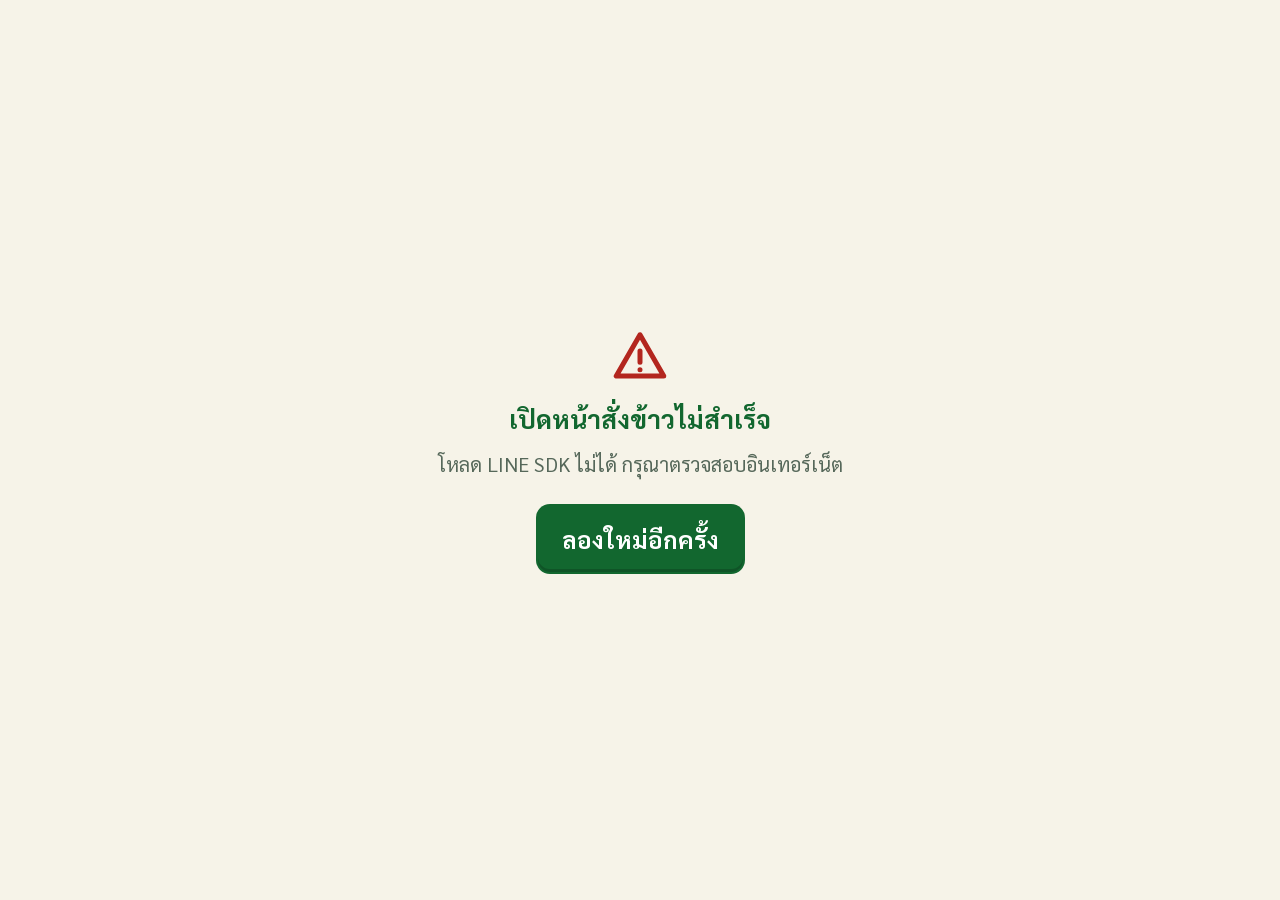
==== commit af2ca11a: "ปรับหน้าลูกค้าให้ดูน่าเชื่อถือ เข้าใจง่ายสำหรับทุกเพศทุกวัย - หน้าแรก: การ์ดข้อมูลร้าน (ที่อยู่ + แผ" ====
--- a/web/index.html
+++ b/web/index.html
@@ -6,6 +6,11 @@
   <meta name="theme-color" content="#12672F">
   <meta name="format-detection" content="telephone=no">
   <title>สั่งข้าว — หจก.บุญมีหาดใหญ่</title>
+  <meta name="description" content="สั่งข้าวสารกับ หจก.บุญมีหาดใหญ่ ผ่าน LINE — เลือกข้าว ร้านแจ้งราคา แล้วค่อยยืนยันและจ่ายเงิน">
+  <meta property="og:title" content="สั่งข้าวสาร — หจก.บุญมีหาดใหญ่">
+  <meta property="og:description" content="เลือกข้าว ร้านแจ้งราคาทาง LINE แล้วค่อยยืนยันและจ่ายเงิน ส่งถึงบ้านหรือรับที่ร้าน">
+  <meta property="og:image" content="https://3bcomstudio.github.io/boonmeline/assets/logo.png">
+  <meta property="og:type" content="website">
   <link rel="icon" href="assets/logo-96.png" type="image/png">
   <link rel="apple-touch-icon" href="assets/logo.png">
   <link rel="preload" href="fonts/sarabun-thai-400-normal.woff2" as="font" type="font/woff2" crossorigin>
--- a/web/css/base.css
+++ b/web/css/base.css
@@ -152,14 +152,44 @@
 /* ---------- กำลังโหลด ---------- */
 .busy {
   position: fixed; inset: 0; z-index: 85; display: none;
-  align-items: center; justify-content: center; background: rgba(246, 243, 232, .85);
-}
-.busy.show { display: flex; }
+  align-items: center; justify-content: center; background: rgba(246, 243, 232, .78);
+  -webkit-backdrop-filter: blur(4px); backdrop-filter: blur(4px);
+}
+.busy.show { display: flex; animation: fade-in .3s ease both; }
 .busy-box {
-  display: flex; align-items: center; gap: .8rem;
-  padding: 1.1rem 1.5rem; border-radius: var(--r); background: var(--surface);
-  font-weight: 700; font-size: 1.1rem; box-shadow: 0 10px 30px rgba(20, 37, 25, .15);
-}
+  display: flex; flex-direction: column; align-items: center; gap: .5rem;
+  min-width: 13rem; padding: 1.3rem 1.8rem 1.2rem; border-radius: var(--r-lg); background: var(--surface);
+  border: 1px solid var(--gold-100);
+  font-weight: 700; font-size: 1.1rem; text-align: center; box-shadow: 0 18px 40px rgba(20, 37, 25, .16);
+  animation: sl-in .45s cubic-bezier(.2, .8, .2, 1) both;
+}
+
+/* กระสอบข้าว: เมล็ดข้าวร่วงลงกระสอบ แสงทองวิ่งผ่าน ค่อย ๆ จางเข้า */
+.sack-loader { display: block; width: var(--sl); height: calc(var(--sl) * 1.1667); margin: 0 auto; animation: sl-in .7s cubic-bezier(.2, .8, .2, 1) both; }
+.sack-loader svg { display: block; width: 100%; height: 100%; overflow: visible; }
+.sack-loader text { font-family: var(--font); }
+.sack-loader svg * { transform-box: fill-box; }
+.sl-halo { transform-origin: center; animation: sl-halo 2.4s ease-in-out infinite; }
+.sl-shadow { fill: rgba(20, 37, 25, .16); transform-origin: center; animation: sl-shadow 1.6s ease-in-out infinite; }
+.sl-sack { transform-origin: 50% 100%; animation: sl-breathe 1.6s ease-in-out infinite; }
+.sl-grains ellipse { fill: #FFFDF5; stroke: #C69C4E; stroke-width: 1; opacity: 0; transform-origin: center; animation: sl-fall 1.6s cubic-bezier(.5, 0, .75, .45) infinite; }
+.sl-shine { animation: sl-shine 3.2s cubic-bezier(.45, 0, .2, 1) infinite; }
+.sl-heap { transform-origin: 50% 100%; animation: sl-heap 1.6s ease-in-out infinite; }
+.loading-text { animation: sl-text 2.4s ease-in-out infinite; }
+@keyframes sl-in { from { opacity: 0; transform: translateY(10px) scale(.96); } to { opacity: 1; transform: none; } }
+@keyframes fade-in { from { opacity: 0; } to { opacity: 1; } }
+@keyframes sl-fall {
+  0% { opacity: 0; transform: translateY(-6px) rotate(var(--r)); }
+  15%, 65% { opacity: 1; }
+  78% { opacity: 0; transform: translateY(28px) rotate(calc(var(--r) + 40deg)); }
+  100% { opacity: 0; transform: translateY(28px) rotate(calc(var(--r) + 40deg)); }
+}
+@keyframes sl-breathe { 0%, 100% { transform: scale(1, 1); } 50% { transform: scale(1.015, .985); } }
+@keyframes sl-shadow { 0%, 100% { transform: scale(1); opacity: 1; } 50% { transform: scale(1.06, 1); opacity: .8; } }
+@keyframes sl-halo { 0%, 100% { transform: scale(.92); opacity: .55; } 50% { transform: scale(1.04); opacity: 1; } }
+@keyframes sl-shine { 0% { transform: translateX(0) skewX(-18deg); } 55%, 100% { transform: translateX(165px) skewX(-18deg); } }
+@keyframes sl-heap { 0%, 100% { transform: scale(1, 1); } 50% { transform: scale(1.04, 1.3); } }
+@keyframes sl-text { 0%, 100% { opacity: .6; } 50% { opacity: 1; } }
 .spinner {
   width: 1.6rem; height: 1.6rem; border-radius: 50%;
   border: 3px solid var(--brand-100); border-top-color: var(--brand);
--- a/web/css/app.css
+++ b/web/css/app.css
@@ -26,9 +26,10 @@
   font-weight: 700; font-size: .95rem;
 }
 .topbar-btn:hover { background: rgba(255, 255, 255, .2); }
-.size-btn { font-size: 1rem; letter-spacing: .02em; }
-.size-btn small { font-size: .7em; }
-.size-btn b { font-size: 1.2em; }
+.size-btn { flex-direction: column; gap: 0; padding: .15rem .55rem; line-height: 1; }
+.sz-glyph { font-size: 1.15rem; font-weight: 700; letter-spacing: .02em; }
+.sz-glyph small { font-size: .65em; margin-right: .05em; }
+.sz-label { font-size: .62rem; font-weight: 600; opacity: .9; margin-top: .1rem; }
 
 .page { flex: 1; width: 100%; max-width: 560px; margin: 0 auto; padding: 1.1rem 1rem 2rem; }
 .page.has-bar { padding-bottom: 9.5rem; }
@@ -43,15 +44,56 @@
 .page-lead { color: var(--ink-2); margin-top: .25rem; }
 
 /* ---------- หน้าแรก ---------- */
-/* ป้ายร้านด้านบนหน้าแรก */
-.brand-hero {
-  display: grid; grid-template-columns: auto 1fr; align-items: center; gap: .9rem;
-  margin: -.2rem 0 1rem; padding: .9rem 1rem;
-  background: var(--surface); border: 2px solid var(--gold-100); border-radius: var(--r-lg);
-}
-.brand-hero img { width: 5rem; height: 5rem; }
-.brand-hero strong { display: block; font-size: 1.3rem; line-height: 1.3; color: var(--brand); }
-.brand-hero span { display: block; color: var(--ink-2); font-size: .95rem; line-height: 1.4; }
+/* การ์ดข้อมูลร้าน — ให้ลูกค้ามั่นใจว่าเป็นร้านจริง มีที่อยู่ ติดต่อได้ */
+.shop-card {
+  margin-top: 1.4rem; padding: 1rem 1.1rem; background: var(--surface);
+  border: 1px solid var(--line-soft); border-radius: var(--r-lg);
+}
+.sc-head { display: grid; grid-template-columns: auto 1fr; gap: .85rem; align-items: center; padding-bottom: .8rem; border-bottom: 1px solid var(--line-soft); }
+.sc-head img { width: 3.6rem; height: 3.6rem; }
+.sc-head strong { display: block; font-size: 1.15rem; color: var(--brand-800); line-height: 1.3; }
+.sc-head span { display: block; color: var(--ink-3); font-size: .9rem; line-height: 1.4; }
+.sc-info { list-style: none; margin: .7rem 0 0; padding: 0; display: grid; gap: .55rem; font-size: .95rem; }
+.sc-info li { display: grid; grid-template-columns: 1.4rem 1fr; gap: .6rem; align-items: start; color: var(--ink-2); line-height: 1.45; }
+.sc-info .ic { width: 1.25rem; height: 1.25rem; color: var(--brand); margin-top: .1rem; }
+.sc-info a { font-weight: 700; white-space: nowrap; }
+
+/* ข้อควรรู้เพื่อความปลอดภัย */
+.safety {
+  margin-top: 1rem; padding: .9rem 1rem; border-radius: var(--r);
+  background: var(--info-50); border: 1px solid #C9DCEA; color: var(--ink-2); font-size: .95rem;
+}
+.safety-h { display: flex; align-items: center; gap: .45rem; color: var(--info); margin-bottom: .35rem; }
+.safety-h .ic { width: 1.25rem; height: 1.25rem; flex: none; }
+.safety ul { margin: 0; padding-left: 1.25rem; display: grid; gap: .25rem; line-height: 1.5; }
+.safety b { color: var(--ink); }
+.safety p { margin: .5rem 0 0; }
+.safety a { font-weight: 700; white-space: nowrap; }
+.safety.compact { font-size: .9rem; }
+
+/* ท้ายหน้า */
+.site-foot {
+  display: grid; gap: .15rem; margin-top: 2rem; padding-top: 1rem; border-top: 1px solid var(--line);
+  color: var(--ink-3); font-size: .85rem; line-height: 1.5; text-align: center;
+}
+.site-foot strong { color: var(--ink-2); font-size: .95rem; }
+.sf-note { display: block; margin-top: .3rem; }
+.sf-note .ic { display: inline-block; vertical-align: -.15em; width: 1rem; height: 1rem; margin-right: .25rem; color: var(--green); stroke-width: 2.6; }
+
+/* แจ้งการใช้ข้อมูลส่วนตัว */
+.privacy { display: grid; grid-template-columns: 1.3rem 1fr; gap: .5rem; margin: .8rem .2rem 0; color: var(--ink-2); font-size: .92rem; line-height: 1.5; }
+.privacy .ic { width: 1.2rem; height: 1.2rem; color: var(--green); stroke-width: 2.6; margin-top: .15rem; }
+
+/* ชื่อบัญชีผู้รับเงิน */
+.payee {
+  margin: .5rem 0 .2rem; padding: .75rem .9rem; border-radius: var(--r-sm);
+  background: var(--gold-100); border: 2px solid var(--gold); text-align: left;
+}
+.payee span { display: block; font-size: .85rem; color: var(--gold-700); font-weight: 700; }
+.payee strong { display: block; font-size: 1.3rem; line-height: 1.35; color: var(--ink); }
+.payee small { display: block; margin-top: .3rem; font-size: .85rem; color: var(--ink-2); line-height: 1.45; }
+.payee a { font-weight: 700; white-space: nowrap; }
+
 .hello { margin: .4rem 0 1.1rem; }
 .hello small { display: block; color: var(--ink-3); font-size: 1rem; }
 .hello strong { display: block; font-size: 1.6rem; line-height: 1.3; }
@@ -106,6 +148,7 @@
 .how h2 { font-size: 1.1rem; margin-bottom: .6rem; color: var(--ink-2); }
 .how ol { list-style: none; margin: 0; padding: 0; display: grid; gap: .55rem; }
 .how li { display: grid; grid-template-columns: 2.2rem 1fr; gap: .7rem; align-items: center; }
+.how li small { display: block; color: var(--green); font-weight: 700; font-size: .85rem; }
 .how li b { display: grid; place-items: center; width: 2.2rem; height: 2.2rem; border-radius: 50%; border: 2px solid var(--gold); color: var(--gold-700); background: var(--gold-100); }
 
 /* ---------- รายการข้าว ---------- */
@@ -122,6 +165,24 @@
 .prod-detail { color: var(--ink-2); font-size: .95rem; line-height: 1.4; }
 .prod-size { color: var(--brand); font-weight: 700; font-size: .95rem; margin-top: .15rem; }
 .prod-qty { grid-column: 1 / -1; margin-top: .45rem; }
+.variants { grid-column: 1 / -1; margin-top: .35rem; }
+.variants-label { font-size: .9rem; font-weight: 700; color: var(--ink-2); margin-bottom: .35rem; }
+.vchips { display: grid; grid-template-columns: repeat(auto-fill, minmax(min(100%, 5.6rem), 1fr)); gap: .45rem; }
+.vchip {
+  position: relative; display: grid; place-items: center; align-content: center; gap: 0; width: 100%;
+  min-height: 3.5rem; padding: .35rem .5rem; border-radius: var(--r-sm); text-align: center;
+  background: var(--surface); border: 2px solid var(--line); color: var(--ink); cursor: pointer;
+}
+.vchip-kg { font-weight: 700; font-size: 1.05rem; line-height: 1.25; }
+.vchip-unit { font-size: .85rem; font-weight: 600; color: var(--ink-3); line-height: 1.2; }
+.vchip[aria-pressed="true"] .vchip-unit { color: rgba(255, 255, 255, .85); }
+.vchip:hover { border-color: var(--brand); }
+.vchip[aria-pressed="true"] { border-color: var(--brand); background: var(--brand); color: #fff; box-shadow: 0 2px 0 var(--brand-800); }
+.vchip-n {
+  position: absolute; top: -.55rem; right: -.4rem;
+  min-width: 1.6rem; height: 1.6rem; padding: 0 .4rem; display: grid; place-items: center; box-shadow: 0 0 0 2px var(--surface);
+  border-radius: 999px; background: var(--gold); color: var(--ink); font-size: .85rem;
+}
 
 .stepper {
   display: grid; grid-template-columns: 3.5rem 1fr 3.5rem;
@@ -181,6 +242,66 @@
   background: var(--surface); border: 2px solid var(--line); font-weight: 700;
 }
 .chip[aria-pressed="true"] { background: var(--brand); border-color: var(--brand); color: #fff; }
+
+/* ค้นหา / กรองข้าว */
+.shop-filter { display: grid; gap: .55rem; margin-bottom: .9rem; }
+#f-rows:empty { display: none; }
+.f-search { position: relative; display: block; }
+.f-search > .ic { position: absolute; left: .9rem; top: 50%; transform: translateY(-50%); width: 1.3rem; height: 1.3rem; color: var(--ink-3); pointer-events: none; }
+.f-search .input { padding-left: 2.8rem; background: var(--surface); }
+
+.fbar { display: flex; flex-wrap: wrap; gap: .45rem; }
+.fbar .fbtn { flex: 1 1 0; min-width: max-content; }
+.fbtn {
+  position: relative; display: flex; align-items: center; justify-content: center; gap: .3rem;
+  min-height: 3.1rem; padding: .35rem .6rem;
+  background: var(--surface); border: 2px solid var(--line); border-radius: 999px;
+  color: var(--ink); font-weight: 700; cursor: pointer;
+}
+.fbtn-val { white-space: nowrap; }
+.fbtn-ic { display: grid; color: var(--ink-3); transform: rotate(90deg); }
+.fbtn-ic .ic { width: 1rem; height: 1rem; stroke-width: 2.6; }
+.fbtn.is-on { border-color: var(--brand); background: var(--brand); color: #fff; }
+.fbtn.is-on .fbtn-ic { color: #fff; }
+
+.fpills { display: flex; flex-wrap: wrap; gap: .4rem; }
+.fpill {
+  display: inline-flex; align-items: center; gap: .4rem; max-width: 100%;
+  min-height: 2.75rem; padding: .25rem .5rem .25rem .9rem; border-radius: 999px;
+  background: var(--brand-50); border: 1.5px solid var(--brand-100); color: var(--brand-800); font-weight: 700; cursor: pointer;
+}
+.fpill span { overflow: hidden; text-overflow: ellipsis; white-space: nowrap; }
+.fpill .ic { flex: none; width: 1.6rem; height: 1.6rem; padding: .3rem; border-radius: 999px; background: var(--surface); stroke-width: 2.6; }
+
+.f-count {
+  display: flex; align-items: center; justify-content: space-between; gap: .5rem 1rem; flex-wrap: wrap;
+  padding: .55rem 1rem; background: var(--brand-50); border-bottom: 1px solid var(--line-soft); color: var(--ink-2);
+}
+.f-count b { color: var(--ink); }
+.linkbtn { background: none; border: 0; padding: 0 .1rem; color: var(--brand); font-weight: 700; text-decoration: underline; text-underline-offset: 3px; cursor: pointer; min-height: 2.75rem; }
+
+/* แผ่นเลือกตัวกรอง */
+.sheet { display: flex; flex-direction: column; padding-bottom: calc(.75rem + env(safe-area-inset-bottom, 0px)); max-height: 82vh; }
+.sheet-head { display: flex; align-items: center; justify-content: space-between; gap: .5rem; margin-bottom: .6rem; }
+.sheet-head .modal-title { margin: 0; }
+.sheet-x { flex: none; width: 2.9rem; height: 2.9rem; display: grid; place-items: center; border-radius: 999px; background: var(--brand-50); border: 0; color: var(--ink-2); cursor: pointer; }
+.sheet-x .ic { width: 1.4rem; height: 1.4rem; }
+.sheet-search { margin-bottom: .6rem; }
+.opt-list { overflow-y: auto; margin: 0 -1.25rem; padding: 0 1.25rem; overscroll-behavior: contain; }
+.opt {
+  width: 100%; display: grid; grid-template-columns: 1fr auto 1.6rem; align-items: center; gap: .6rem;
+  min-height: 3.5rem; padding: .5rem .25rem; text-align: left; font-size: 1.08rem; font-weight: 600;
+  background: none; border: 0; border-bottom: 1px solid var(--line-soft); color: var(--ink); cursor: pointer;
+}
+.opt:hover:not(:disabled) { background: var(--brand-50); }
+.opt[hidden] { display: none; }
+.opt:disabled { color: var(--ink-3); opacity: .55; cursor: default; }
+.opt-n { min-width: 2rem; padding: .1rem .55rem; border-radius: 999px; background: #F0EEE6; color: var(--ink-2); font-size: .9rem; font-weight: 700; text-align: center; }
+.opt-check { display: grid; place-items: center; color: var(--brand); }
+.opt-check .ic { width: 1.4rem; height: 1.4rem; stroke-width: 3; }
+.opt.is-sel { color: var(--brand-800); font-weight: 700; }
+.opt.is-sel .opt-n { background: var(--brand); color: #fff; }
+.opt-none { padding: 1.2rem 0; text-align: center; color: var(--ink-3); }
 
 .loc-btn { margin-top: .2rem; }
 .loc-ok { display: flex; align-items: center; gap: .5rem; margin-top: .5rem; color: var(--green); font-weight: 700; }
@@ -296,9 +417,14 @@
 .empty .ic { width: 3rem; height: 3rem; color: var(--ink-3); margin-bottom: .5rem; }
 
 .splash { min-height: 100vh; display: grid; place-items: center; text-align: center; padding: 2rem; }
-.splash-logo { width: 7.5rem; height: 7.5rem; margin: 0 auto 1rem; }
-.splash .spinner { margin: 0 auto 1rem; width: 2.6rem; height: 2.6rem; border-width: 4px; }
-.splash h1 { font-size: 1.3rem; }
+.splash .sack-loader { margin-bottom: 1rem; }
+.splash h1 { font-size: 1.3rem; color: var(--brand); }
+.splash-brand {
+  display: inline-flex; align-items: center; gap: .5rem; margin-top: 1.6rem;
+  color: var(--ink-3); font-weight: 600; font-size: .95rem;
+  animation: fade-in 1s .4s ease both;
+}
+.splash-brand img { width: 2rem; height: 2rem; }
 
 .order-cta .cta-text { display: block; }
 .menu-item .mi-text { display: block; }
